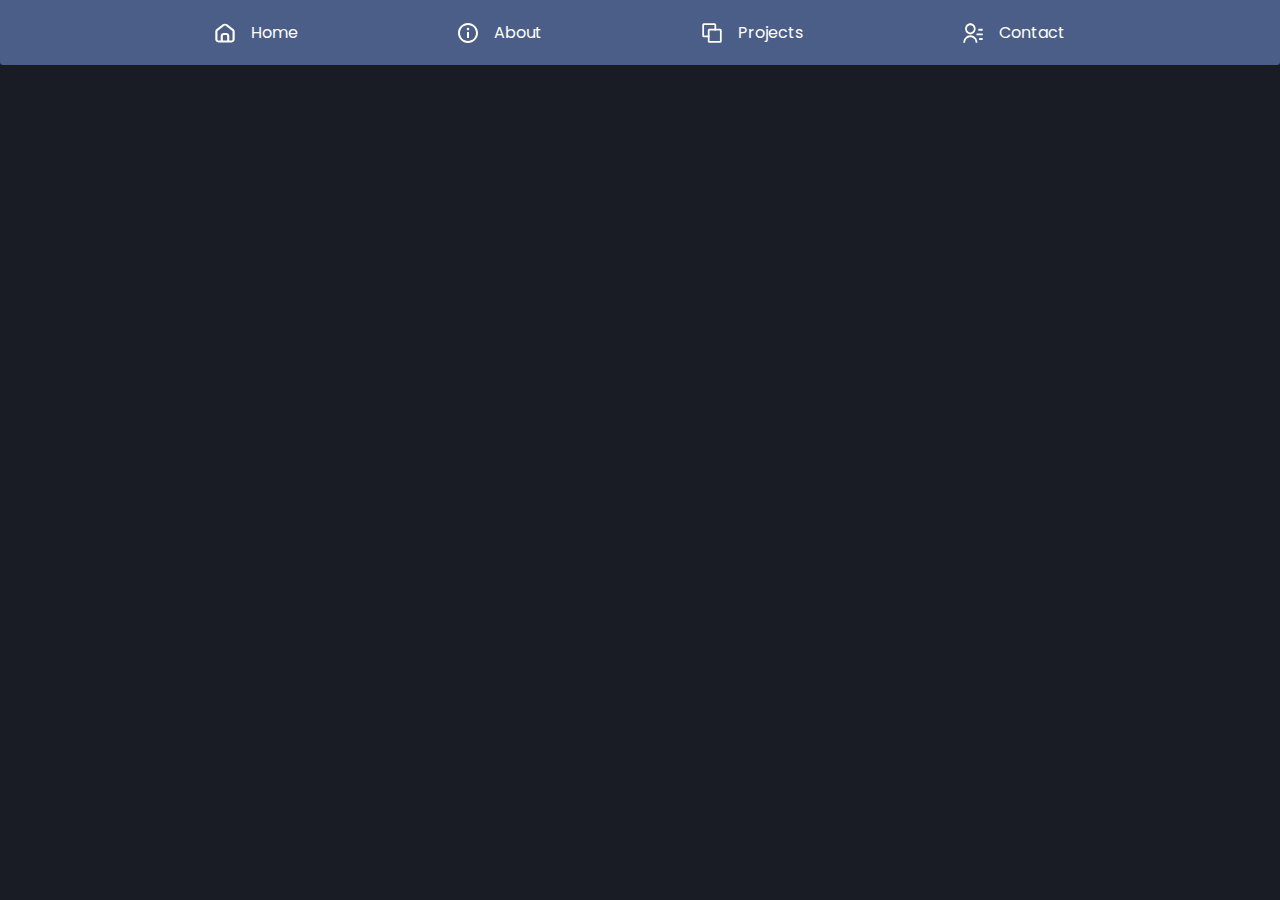
==== pages/index.html @ 0e1c98d5 "test" ====
<!DOCTYPE html>
<html lang="en">
<head>
    <meta charset="UTF-8">
    <meta name="viewport" content="width=device-width, initial-scale=1.0">
    <title>Mohammad As'ad Portfolio</title>
    <link rel="stylesheet" href="../styles/styles.css">
</head>
<body>
    <div class="header">
        <div class="container nav">
            <ul class="nav-links">
                <li>
                    <a href="#">
                    <div class="item-icon"><img src="../icons/Vector.svg" alt=""></div>
                    Home</a>
                </li>
                <li>
                    <a href="#">
                    <div class="item-icon"><img src="../icons/about.svg" alt=""></div>
                    About</a></li>
                <li>
                    <a href="#">
                    <div class="item-icon"><img src="../icons/Frame.svg" alt=""></div>
                    Projects</a></li>
                <li>
                    <a href="#">
                    <div class="item-icon"><img src="../icons/Frame (1).svg" alt=""></div>
                    Contact</a></li>
            </ul>
        </div>
    </div>
    <div class="container">
        
    </div>
</body>
</html>
---- styles/styles.css ----
@import url('https://fonts.googleapis.com/css2?family=Poppins:ital,wght@0,100;0,200;0,300;0,400;0,500;0,600;0,700;0,800;0,900;1,100;1,200;1,300;1,400;1,500;1,600;1,700;1,800;1,900&display=swap');
*{
    margin: 0;
    padding: 0;
    box-sizing: border-box;
}
body {
    font-family: 'Poppins', sans-serif;
    background-color: #191C24;
}
a{
    text-decoration: none;
    color: #fff;
    
}
img{display: block;}

.container{
    max-width: 85%;
    margin: 0 auto;
    padding: 0 2rem;

}
.nav-links{
    display: flex; 
    flex-direction: row;
    align-items: center;
    justify-content: center;
    flex-wrap: wrap;
    gap: 10rem;
}
li{
    list-style-type: none;
}

.nav-links li a{
    display: flex;
    align-items: center;
    justify-content: center;
    gap: 1rem;
}
.item-icon img {
    width: 20px;  
    height: 20px;
}

.header {
    background-color: #4B5E87;
    color: #fff;
    padding: 20px;
    border-radius: 0px 0px 3px 3px;
}
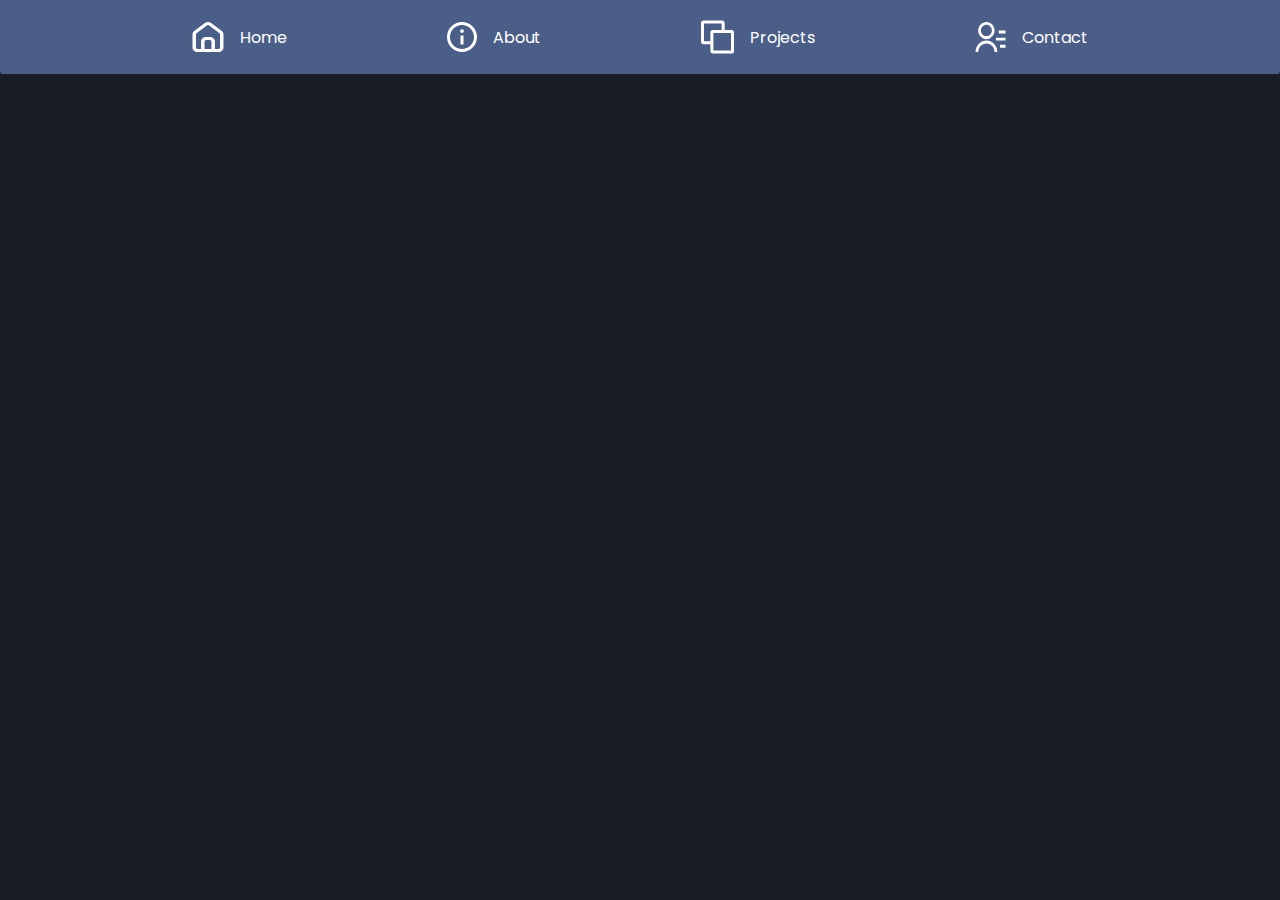
==== commit f25bcbe4: "finishing navbar" ====
--- a/pages/index.html
+++ b/pages/index.html
@@ -12,21 +12,22 @@
             <ul class="nav-links">
                 <li>
                     <a href="#">
-                    <div class="item-icon"><img src="../icons/Vector.svg" alt=""></div>
+                    <img src="../icons/Vector.svg" alt="home">
                     Home</a>
                 </li>
                 <li>
                     <a href="#">
-                    <div class="item-icon"><img src="../icons/about.svg" alt=""></div>
+                    <img src="../icons/about.svg" alt="about">
                     About</a></li>
                 <li>
                     <a href="#">
-                    <div class="item-icon"><img src="../icons/Frame.svg" alt=""></div>
+                   <img src="../icons/Frame.svg" alt="prijects">
                     Projects</a></li>
                 <li>
                     <a href="#">
-                    <div class="item-icon"><img src="../icons/Frame (1).svg" alt=""></div>
-                    Contact</a></li>
+                   <img src="../icons/Frame (1).svg" alt="contact">
+                    Contact</a>
+                </li>
             </ul>
         </div>
     </div>
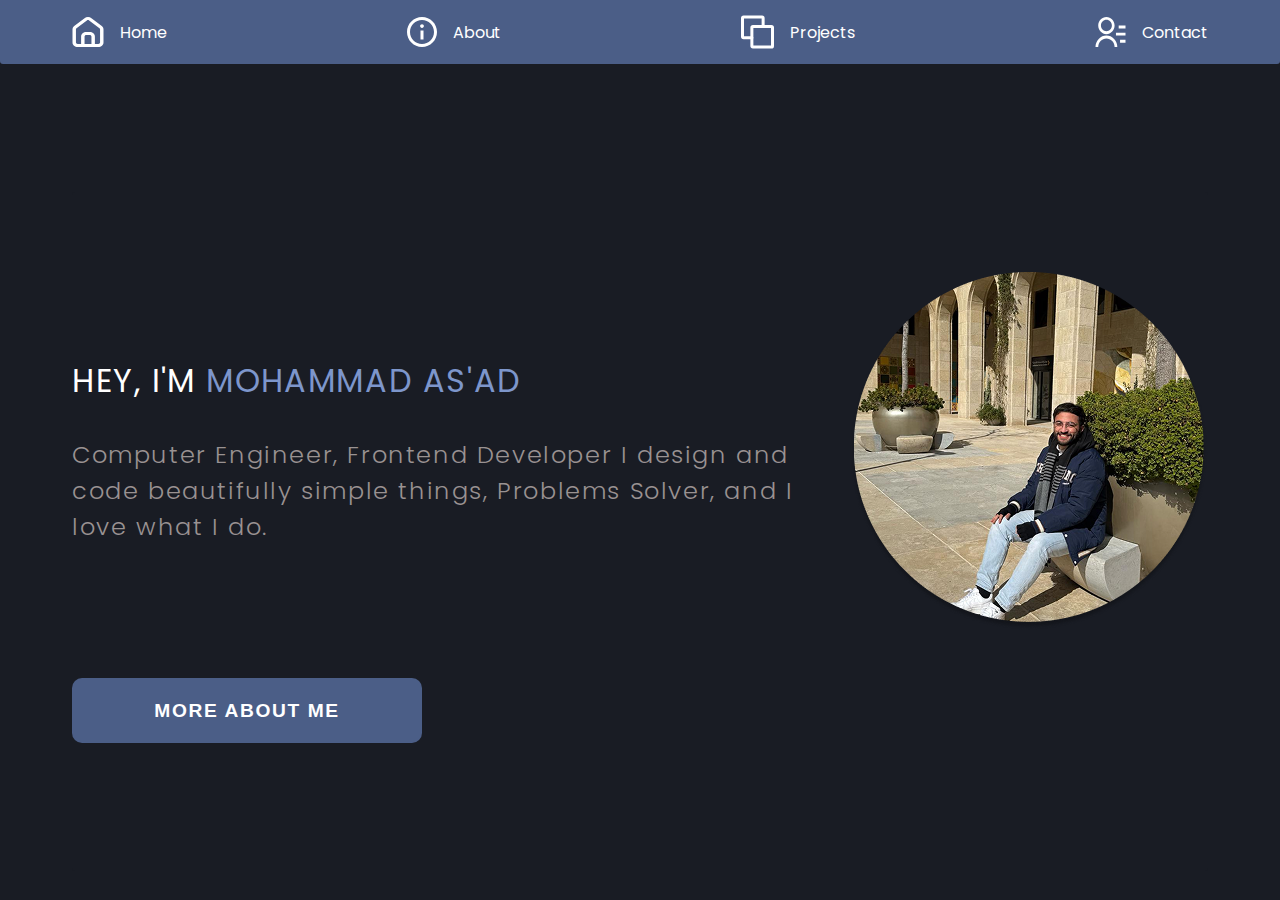
==== commit 82ea5873: "setting up git & github again, create main frame, name and do hard ra'd" ====
--- a/pages/index.html
+++ b/pages/index.html
@@ -1,38 +1,56 @@
 <!DOCTYPE html>
 <html lang="en">
-<head>
-    <meta charset="UTF-8">
-    <meta name="viewport" content="width=device-width, initial-scale=1.0">
+  <head>
+    <meta charset="UTF-8" />
+    <meta name="viewport" content="width=device-width, initial-scale=1.0" />
     <title>Mohammad As'ad Portfolio</title>
-    <link rel="stylesheet" href="../styles/styles.css">
-</head>
-<body>
+    <link rel="stylesheet" href="../styles/styles.css" />
+  </head>
+  <body>
     <div class="header">
-        <div class="container nav">
-            <ul class="nav-links">
-                <li>
-                    <a href="#">
-                    <img src="../icons/Vector.svg" alt="home">
-                    Home</a>
-                </li>
-                <li>
-                    <a href="#">
-                    <img src="../icons/about.svg" alt="about">
-                    About</a></li>
-                <li>
-                    <a href="#">
-                   <img src="../icons/Frame.svg" alt="prijects">
-                    Projects</a></li>
-                <li>
-                    <a href="#">
-                   <img src="../icons/Frame (1).svg" alt="contact">
-                    Contact</a>
-                </li>
-            </ul>
-        </div>
+      <div class="container nav">
+        <ul class="nav-links">
+          <li>
+            <a href="#">
+              <img src="../icons/Vector.svg" alt="home" />
+              Home</a
+            >
+          </li>
+          <li>
+            <a href="#">
+              <img src="../icons/about.svg" alt="about" />
+              About</a
+            >
+          </li>
+          <li>
+            <a href="#">
+              <img src="../icons/Frame.svg" alt="prijects" />
+              Projects</a
+            >
+          </li>
+          <li>
+            <a href="#">
+              <img src="../icons/Frame (1).svg" alt="contact" />
+              Contact</a
+            >
+          </li>
+        </ul>
+      </div>
     </div>
     <div class="container">
-        
+      <main class="main">
+        <section>
+          <div class="main-text">
+            <h1 class="head-my-name">HEY, I'M <span>MOHAMMAD AS'AD</span></h1>
+            <p class="head-my-job">
+              Computer Engineer, Frontend Developer I design and code beautifully
+              simple things, Problems Solver, and I love what I do.
+            </p>
+          </div>
+          <img class="main-pic" src="../imgs/Rectangle 2 (1).png" alt="portolio-picture" />
+        </section>
+        <button class="btn-more">MORE ABOUT ME</button> 
+      </main>
     </div>
-</body>
-</html>+  </body>
+</html>
--- a/styles/styles.css
+++ b/styles/styles.css
@@ -13,19 +13,24 @@
     color: #fff;
     
 }
+h1{
+    color: #fff;
+}
 img{display: block;}
 
 .container{
-    max-width: 85%;
+    
+    max-width: 1200px;
     margin: 0 auto;
     padding: 0 2rem;
+   
 
 }
 .nav-links{
     display: flex; 
     flex-direction: row;
     align-items: center;
-    justify-content: center;
+    justify-content: space-between;
     flex-wrap: wrap;
     gap: 10rem;
 }
@@ -47,9 +52,83 @@
 .header {
     background-color: #4B5E87;
     color: #fff;
-    padding: 20px;
+    padding: 15px 0;
     border-radius: 0px 0px 3px 3px;
+    position: sticky;   
+    top: 0;  
 }
 
+.head-my-name{
+    font-size: 2rem;
+    font-weight: 400;
+    letter-spacing: 0.1rem;
 
+}
+.head-my-name span{
+    color: #7D96CB;
+}
+.main{
+       
+    padding: 5rem 0;
+    background-color: #191C24;
+    color: #fff;
+    border-radius: 3px;
+    margin-top: 8rem;
+   
+    
+}
 
+main section{
+    display: flex;
+    flex-direction: row;
+    align-items: center;
+    justify-content: center;
+    gap: 2rem;
+}
+.main-text{
+  display: flex;
+    flex-direction: column;
+    align-items: flex-start;
+    justify-content: center;
+    gap: 2rem;
+}
+.main-pic{
+    display: block;
+    position: relative;
+
+}
+
+.head-my-job{
+    font-size: 1.5rem;
+    font-weight: 300;
+    letter-spacing: 0.1rem;
+    line-height: 36px;
+    color: #999292;
+}
+.btn-more{
+    display: flex;
+    align-items: center;
+    justify-content: center;
+    gap: 1rem;
+    width: 350px;
+    height: 65px;
+    background-color: #4B5E87;
+    color: #fff;
+    border: none;
+    border-radius: 10px;
+    cursor: pointer;
+    font-size: 1.2rem;
+    font-weight: bold;
+    letter-spacing: 0.1rem;
+    text-transform: uppercase;
+    
+    margin-top: 3rem;
+    margin-bottom: 3rem;
+
+   
+}
+.btn-more:hover{
+    background-color: #52648d;
+    transform: scale(1.009);
+    transition: 0.3s;
+}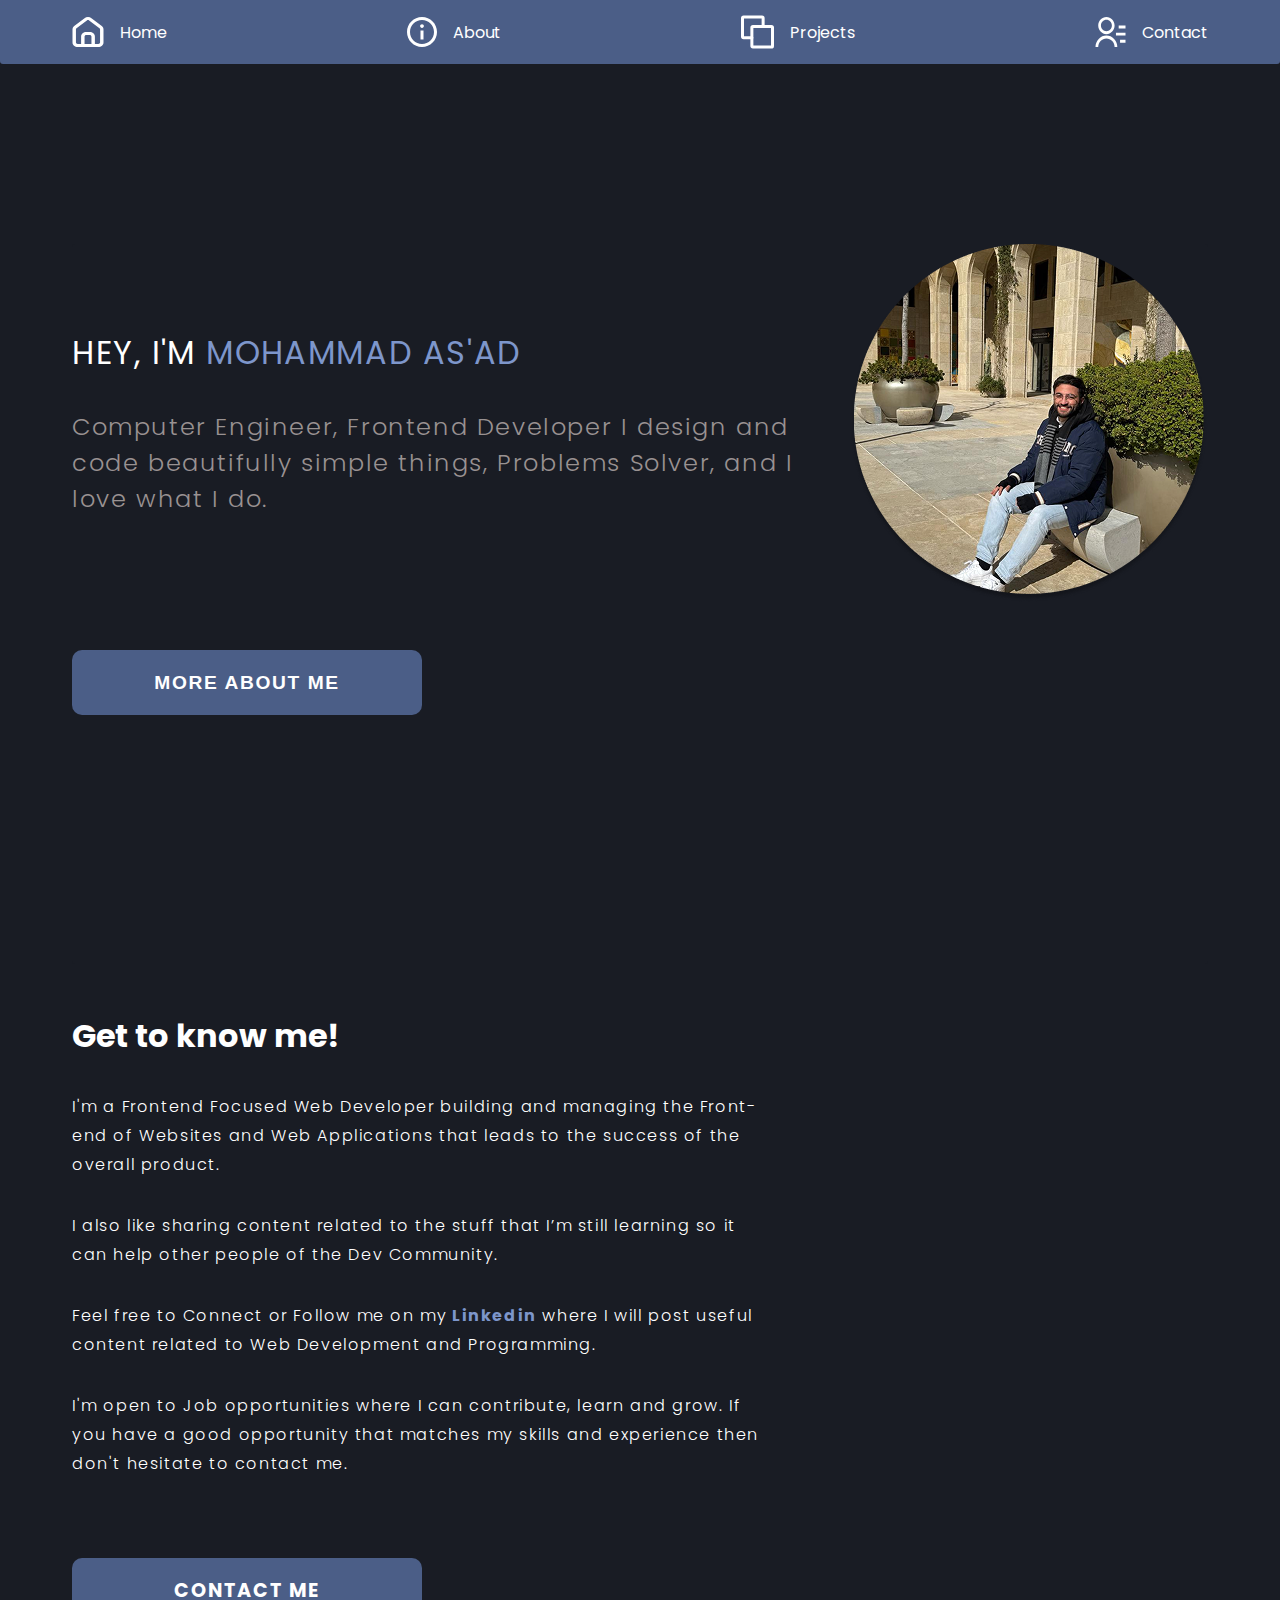
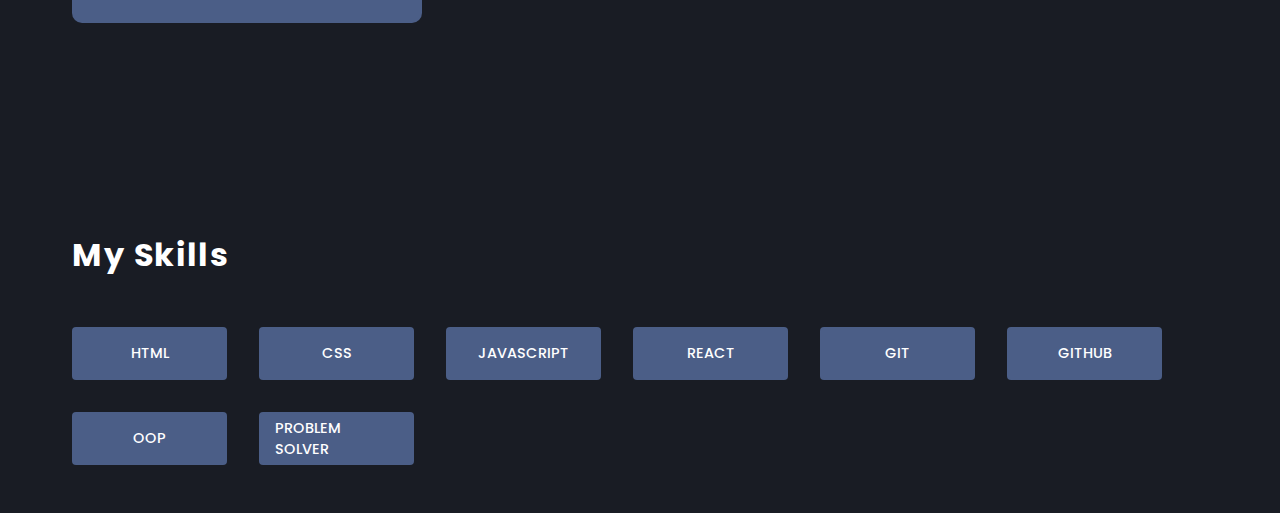
==== commit c27c1ca1: "create get-to-know-me and skills sections" ====
--- a/pages/index.html
+++ b/pages/index.html
@@ -43,14 +43,71 @@
           <div class="main-text">
             <h1 class="head-my-name">HEY, I'M <span>MOHAMMAD AS'AD</span></h1>
             <p class="head-my-job">
-              Computer Engineer, Frontend Developer I design and code beautifully
-              simple things, Problems Solver, and I love what I do.
+              Computer Engineer, Frontend Developer I design and code
+              beautifully simple things, Problems Solver, and I love what I do.
             </p>
           </div>
-          <img class="main-pic" src="../imgs/Rectangle 2 (1).png" alt="portolio-picture" />
+          <img
+            class="main-pic"
+            src="../imgs/Rectangle 2 (1).png"
+            alt="portolio-picture"
+          />
         </section>
-        <button class="btn-more">MORE ABOUT ME</button> 
+        <button class="btn-more">MORE ABOUT ME</button>
       </main>
+      <section class="get-know-me">
+        <h1>Get to know me!</h1>
+        <div class="get-know-me-text">
+          <p>
+            I'm a Frontend Focused Web Developer building and managing the
+            Front-end of Websites and Web Applications that leads to the success
+            of the overall product.
+          </p>
+          <p>
+            I also like sharing content related to the stuff that I’m still
+            learning so it can help other people of the Dev Community.
+          </p>
+          <p>
+            Feel free to Connect or Follow me on my<a> Linkedin</a> where I will post useful content related to Web
+            Development and Programming.
+          </p>
+          <p>
+            I'm open to Job opportunities where I can contribute, learn and
+            grow. If you have a good opportunity that matches my skills and
+            experience then don't hesitate to contact me.
+          </p>
+        </div>
+        <a href="#" class="contact-anchor">CONTACT ME</a>
+      </section>
+      <section class="my-skills">
+        <h1>My Skills</h1>
+        <div class="skills">
+          <div class="skill">
+            <p>HTML</p>
+          </div>
+          <div class="skill">
+            <p>CSS</p>
+          </div>
+          <div class="skill">
+            <p>JavaScript</p>
+          </div>
+          <div class="skill">
+            <p>React</p>
+          </div>
+          <div class="skill">
+            <p>Git</p>
+          </div>
+          <div class="skill">
+            <p>GitHub</p>
+          </div>
+          <div class="skill">
+            <p>OOP</p>
+          </div>
+          <div class="skill">
+            <p>Problem Solver</p>
+          </div>
+        </div>
+      </section>
     </div>
   </body>
 </html>
--- a/styles/styles.css
+++ b/styles/styles.css
@@ -69,12 +69,12 @@
 }
 .main{
        
-    padding: 5rem 0;
+   
     background-color: #191C24;
     color: #fff;
     border-radius: 3px;
-    margin-top: 8rem;
-   
+    margin-top: 20vh;
+   height: 80vh;
     
 }
 
@@ -121,7 +121,7 @@
     font-weight: bold;
     letter-spacing: 0.1rem;
     text-transform: uppercase;
-    
+
     margin-top: 3rem;
     margin-bottom: 3rem;
 
@@ -131,4 +131,96 @@
     background-color: #52648d;
     transform: scale(1.009);
     transition: 0.3s;
+}
+
+.get-know-me {
+    display: flex;
+    flex-direction: column;
+    align-items: flex-start;
+    justify-content: center;
+    gap: 2rem;
+    margin-top: 3rem;
+}
+.get-know-me h1{
+    font-weight: bold;
+    font-size: 2rem
+    letter-spacing: 0.1rem;
+
+}
+.get-know-me p{
+    font-size: 1.5rem;
+    width: 700px;
+    font-weight: 300;
+    letter-spacing: 0.1rem;
+    line-height: 29px;
+    color: #FFFFFF;
+    font-size: medium;
+}
+.get-know-me p a{
+    color: #7D96CB;
+    font-weight: bold;
+    cursor: pointer;
+    
+}
+.get-know-me-text{
+    display: flex;
+    flex-direction: column;
+    align-items: flex-start;
+    justify-content: center;
+    gap: 2rem;
+}
+.contact-anchor{
+    display: flex;
+    align-items: center;
+    justify-content: center;
+    gap: 1rem;
+    width: 350px;
+    height: 65px;
+    background-color: #4B5E87;
+    color: #fff;
+    border: none;
+    border-radius: 10px;
+    cursor: pointer;
+    font-size: 1.2rem;
+    font-weight: bold;
+    letter-spacing: 0.1rem;
+    text-transform: uppercase;
+    margin-top: 3rem;
+    margin-bottom: 3rem;
+}
+
+.my-skills{
+    margin-top:10rem;
+
+}
+.my-skills h1{
+    font-weight: bold;
+    font-size: 2rem;
+    letter-spacing: 0.1rem;
+}
+.skills{
+    display: flex;
+    flex-direction: row;
+    align-items: center;
+    justify-content: flex-start;
+    flex-wrap: wrap;
+    gap: 2rem;
+    margin: 3rem 0 ;
+}
+.skill{
+    display: flex;
+    flex-direction: column;
+    align-items: center;
+    justify-content: center;
+    width: 155px;
+    height: 53px;
+    background-color: #4B5E87;
+    border-radius: 4px;
+    padding: 1rem;
+    color: #fff;  
+}
+.skill p{
+    text-transform: uppercase;
+    font-size: .9rem;
+    font-weight: 500;
 }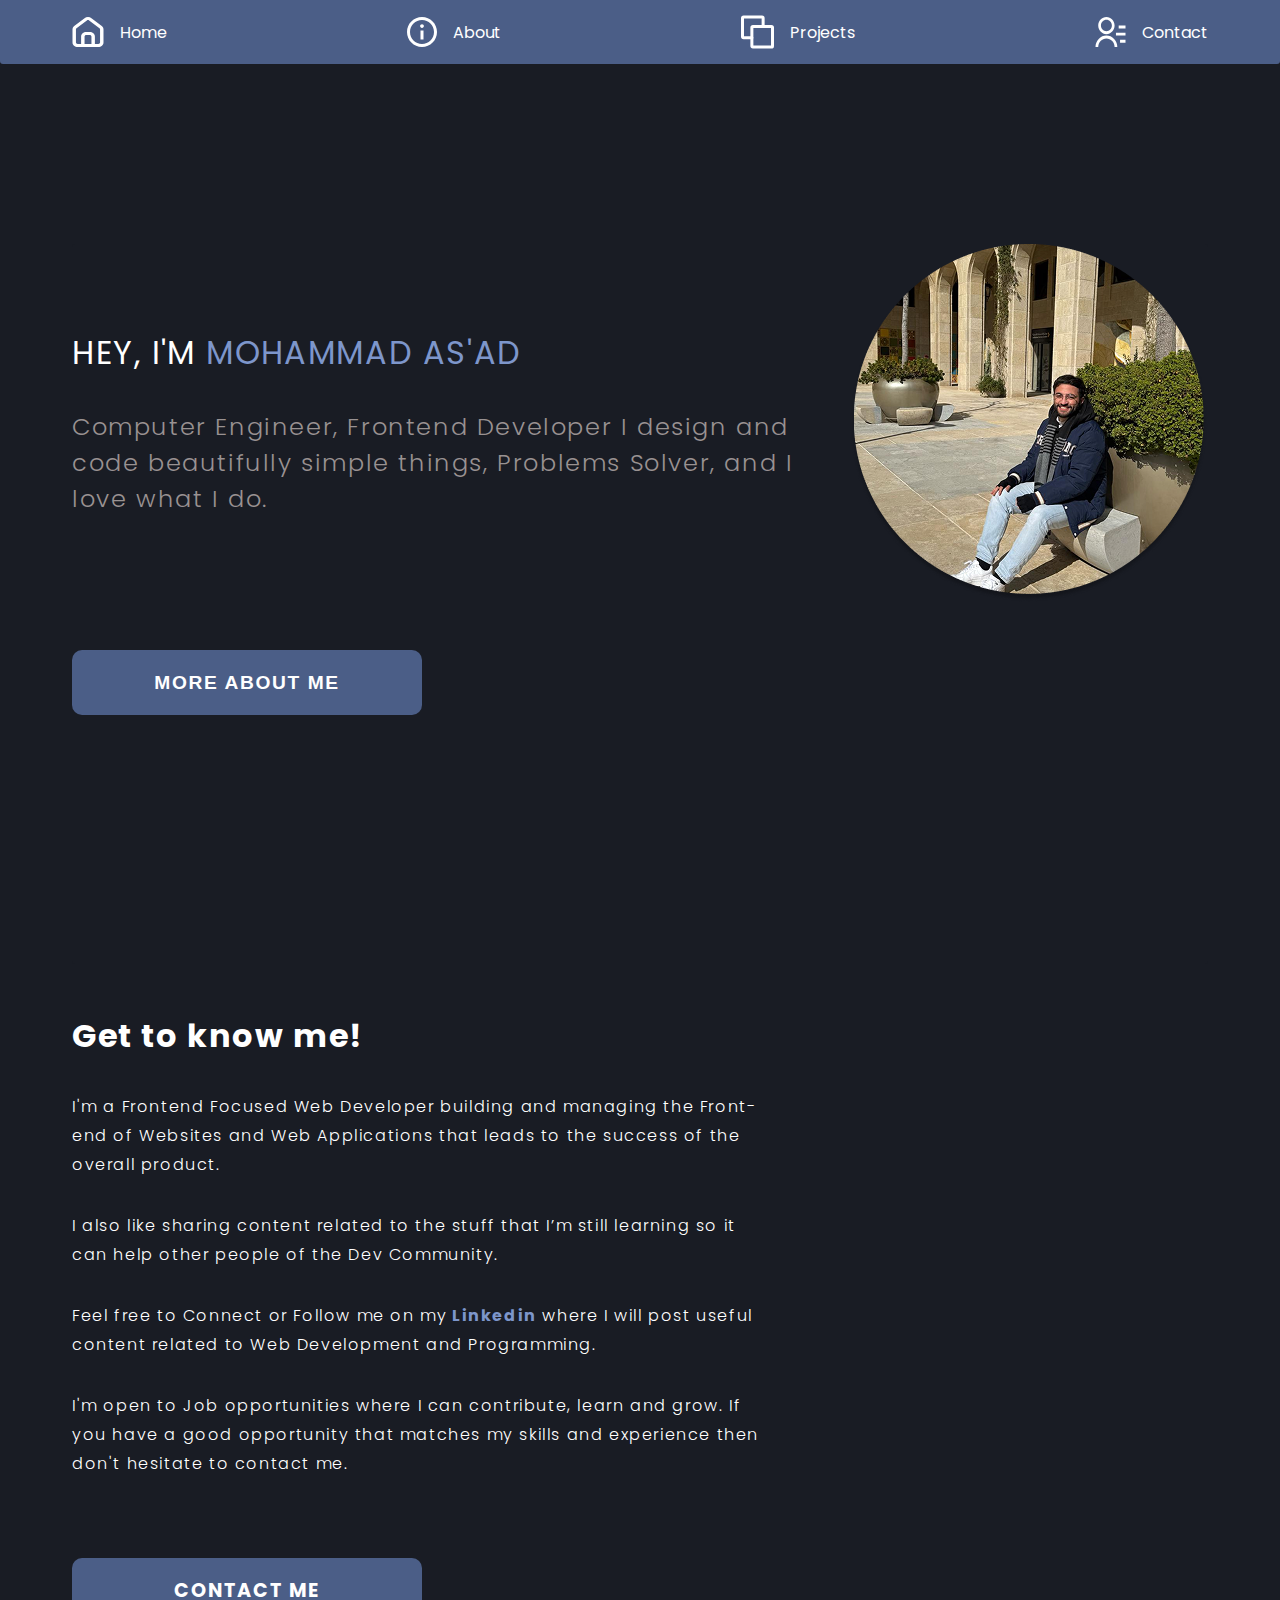
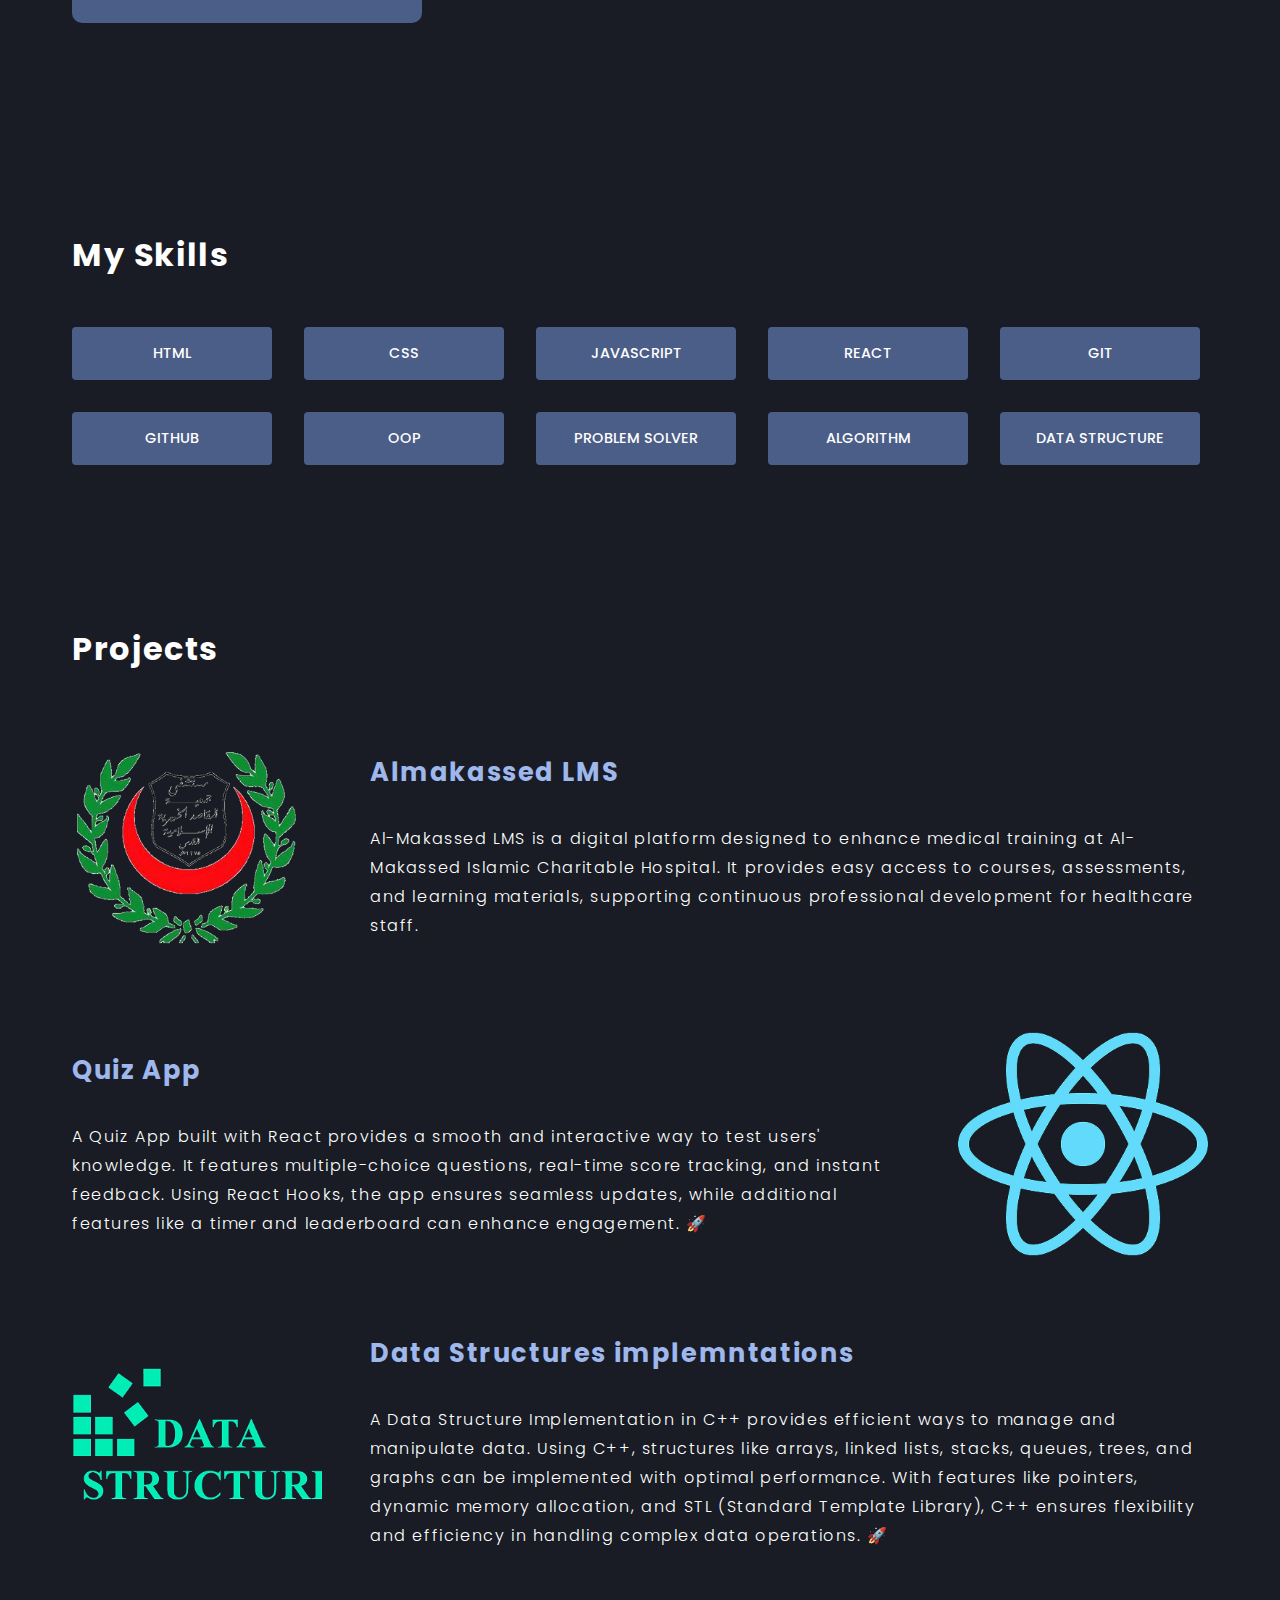
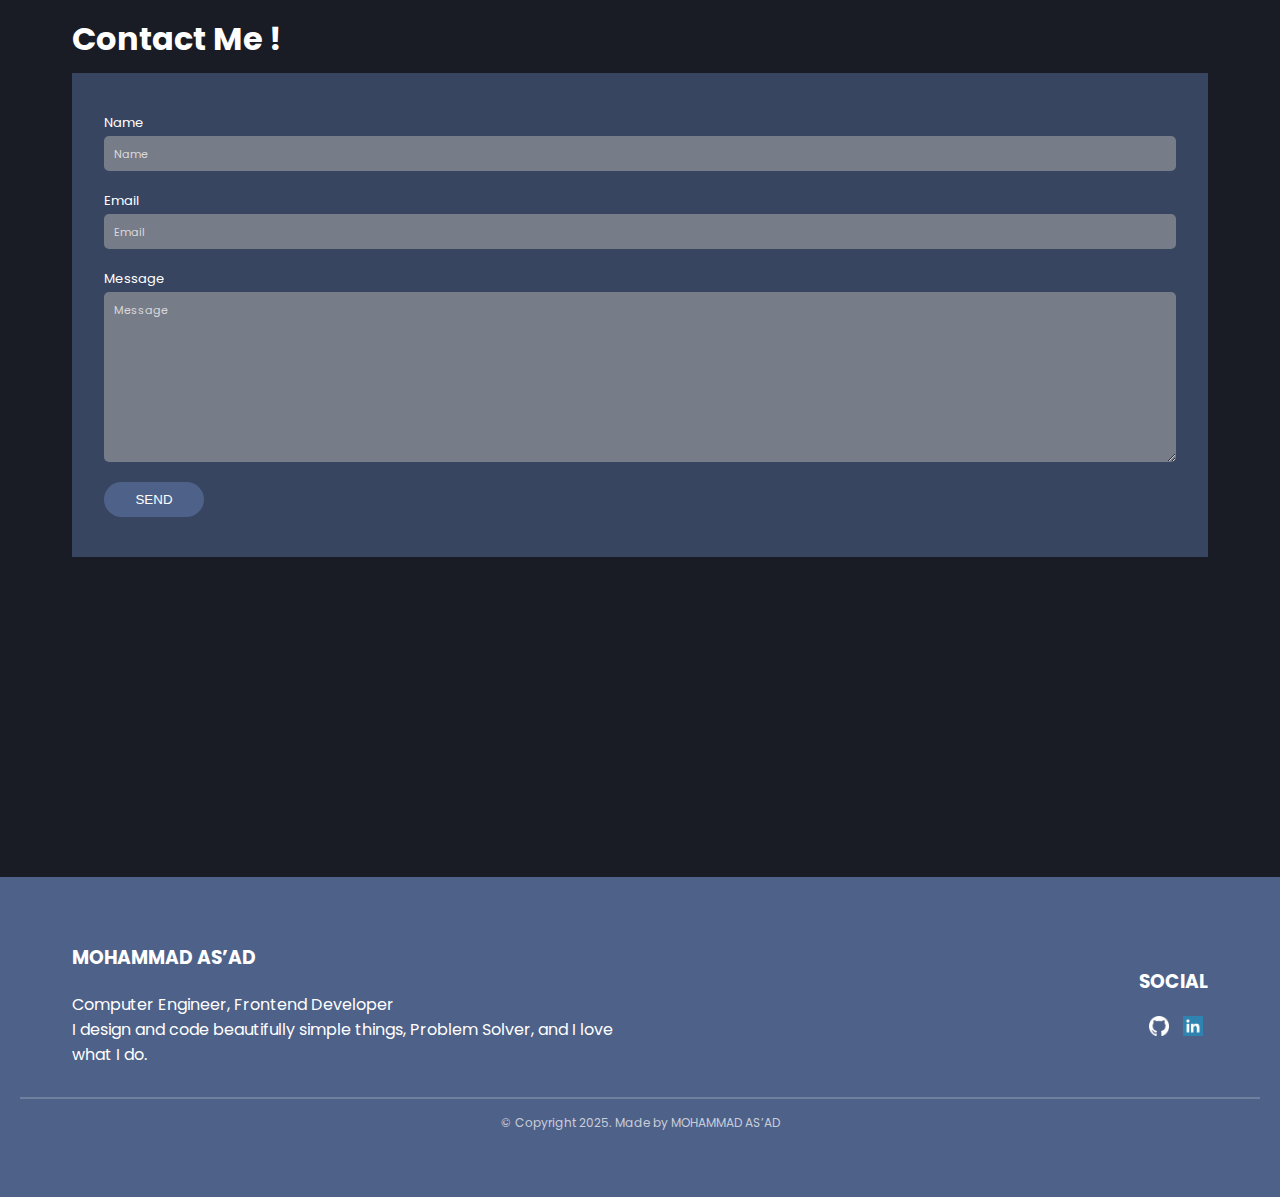
==== commit c4b40f54: "final submit to let my couch check my work" ====
--- a/pages/index.html
+++ b/pages/index.html
@@ -53,7 +53,9 @@
             alt="portolio-picture"
           />
         </section>
-        <button class="btn-more">MORE ABOUT ME</button>
+        <form action="#contactMe">
+    <button class="btn-more">MORE ABOUT ME</button>
+</form>
       </main>
       <section class="get-know-me">
         <h1>Get to know me!</h1>
@@ -68,8 +70,8 @@
             learning so it can help other people of the Dev Community.
           </p>
           <p>
-            Feel free to Connect or Follow me on my<a> Linkedin</a> where I will post useful content related to Web
-            Development and Programming.
+            Feel free to Connect or Follow me on my<a> Linkedin</a> where I will
+            post useful content related to Web Development and Programming.
           </p>
           <p>
             I'm open to Job opportunities where I can contribute, learn and
@@ -106,8 +108,110 @@
           <div class="skill">
             <p>Problem Solver</p>
           </div>
+          <div class="skill">
+            <p>Algorithm</p>
+          </div>
+          <div class="skill">
+            <p>data structure</p>
+          </div>
         </div>
       </section>
+      <section class="projects">
+        <h1>Projects</h1>
+        <div class="pro-card">
+          <div class="project">
+            <img src="../imgs/p1.png" alt="project" />
+            <div class="project-text">
+              <h2>Almakassed LMS</h2>
+              <p>
+                Al-Makassed LMS is a digital platform designed to enhance
+                medical training at Al-Makassed Islamic Charitable Hospital. It
+                provides easy access to courses, assessments, and learning
+                materials, supporting continuous professional development for
+                healthcare staff.
+              </p>
+            </div>
+          </div>
+          <div class="project">
+            <img src="../imgs/react.png" alt="project" />
+            <div class="project-text">
+              <h2>Quiz App</h2>
+              <p>
+                A Quiz App built with React provides a smooth and interactive
+                way to test users' knowledge. It features multiple-choice
+                questions, real-time score tracking, and instant feedback. Using
+                React Hooks, the app ensures seamless updates, while additional
+                features like a timer and leaderboard can enhance engagement. 🚀
+              </p>
+            </div>
+          </div>
+          <div class="project">
+            <img src="../imgs/DS.png" alt="project" />
+            <div class="project-text">
+              <h2>Data Structures implemntations</h2>
+              <p>
+                A Data Structure Implementation in C++ provides efficient ways
+                to manage and manipulate data. Using C++, structures like
+                arrays, linked lists, stacks, queues, trees, and graphs can be
+                implemented with optimal performance. With features like
+                pointers, dynamic memory allocation, and STL (Standard Template
+                Library), C++ ensures flexibility and efficiency in handling
+                complex data operations. 🚀
+              </p>
+            </div>
+          </div>
+        </div>
+      </section>
+      <section class="contact" id="contactMe">
+        <h1>Contact Me !</h1>
+        <div class="contact-form">
+          <form action="">
+            <div class="contact-name" >
+              <label for="contact-name">Name</label>
+              <input type="text" placeholder="Name" id="contact-name" />
+            </div>
+            <div class="contact-name" >
+              <label for="contact-email">Email</label>
+              <input type="text" placeholder="Email" id="contact-email" />
+            </div>
+            <div class="txt-area">
+              <label for="contact-message">Message</label>
+              <textarea
+                name=""
+                id="contact-message"
+                cols="30"
+                rows="10"
+                placeholder="Message"
+              ></textarea>
+            </div>
+          
+            <button class="btn-send">SEND</button>
+          </form>
+        </div>
     </div>
+    <footer class="footer">
+      <div class="footer-content container">
+          <div class="left">
+              <h3>MOHAMMAD AS’AD</h3>
+              <div>
+
+                <p>Computer Engineer, Frontend Developer</p>
+                <p>I design and code beautifully simple things, Problem Solver, and I love what I do.</p>
+              </div>
+          </div>
+          <div class="right">
+              <h3>SOCIAL</h3>
+              <div class="social-icons">
+                  <a href="#"><img src="../icons/Vector.png" alt="LinkedIn"></a>
+                  <a href="#"><img src="../icons/linkedin.png" alt="GitHub"></a>
+              </div>
+          </div>
+      </div>
+      <div>
+
+        <hr>
+        <p class="copyright">© Copyright 2025. Made by MOHAMMAD AS’AD</p>
+      </div>
+  </footer>
   </body>
 </html>
--- a/styles/styles.css
+++ b/styles/styles.css
@@ -56,6 +56,7 @@
     border-radius: 0px 0px 3px 3px;
     position: sticky;   
     top: 0;  
+    z-index: 1000;
 }
 
 .head-my-name{
@@ -143,7 +144,7 @@
 }
 .get-know-me h1{
     font-weight: bold;
-    font-size: 2rem
+    font-size: 2rem;
     letter-spacing: 0.1rem;
 
 }
@@ -191,7 +192,6 @@
 
 .my-skills{
     margin-top:10rem;
-
 }
 .my-skills h1{
     font-weight: bold;
@@ -212,7 +212,7 @@
     flex-direction: column;
     align-items: center;
     justify-content: center;
-    width: 155px;
+    width: 200px;
     height: 53px;
     background-color: #4B5E87;
     border-radius: 4px;
@@ -223,4 +223,194 @@
     text-transform: uppercase;
     font-size: .9rem;
     font-weight: 500;
+}
+.projects {
+    margin-top: 10rem;
+}
+.projects h1{
+    font-weight: bold;
+    font-size: 2rem;
+    letter-spacing: 0.1rem;
+}
+.project{
+    display: flex;
+    flex-direction: row;
+    align-items: center;
+    justify-content: center;
+    gap: 3rem;
+    margin: 3rem 0 ;
+  
+}
+.project img{
+    width: 250px;
+    height: 250px;
+
+}
+
+.project-text{
+    display: flex;
+    flex-direction: column;
+    align-items: flex-start;
+    justify-content: center;
+    gap: 2rem;
+}
+.project-text h2{
+    font-weight: bold;
+    font-size: 1.6rem;
+    letter-spacing: 0.1rem;
+    color: #9EB7EC;
+}
+.project-text p{
+    font-size: 1.2rem;
+    font-weight: 300;
+    letter-spacing: 0.1rem;
+    line-height: 29px;
+    color: #FFFFFF;
+    font-size: medium;
+}
+.projects .project:nth-child(2n) {
+    flex-direction: row-reverse; /* This flips the order */
+}
+.contact{
+    display: flex;
+    flex-direction: column;
+    justify-content: center;
+    gap:10px
+}
+.contact-form{
+    color: #fff;
+    background-color: #384561;
+    padding: 2.5rem 2rem;
+    margin-bottom: 20rem;
+}
+.contact-name{
+    display: flex;
+    flex-direction: column;
+    justify-content: center;
+    align-items: flex-start;
+    gap: 3px;
+}
+
+.contact-name label{
+    font-size: small;
+}
+
+input{
+    width: 100%;
+    padding: 10px;
+    border-radius: 5px;
+    border-style: none;
+    margin-bottom: 20px;
+    background-color: #777C89;
+}
+input:focus{
+    outline: none;
+}
+input::placeholder {
+    font-family:'Poppins', sans-serif;
+    color: #D9D9D9;
+    font-size: smaller;
+  }
+  
+  .txt-area{
+    display: flex;
+    flex-direction: column;
+    justify-content: center;
+    align-items: flex-start;
+    gap: 3px;
+    font-size: small;
+    overflow: hidden;
+    
+  }
+
+  .txt-area textarea{
+    width: 100%;
+    padding: 10px;
+    border-radius: 5px;
+    border-style: none;
+    margin-bottom: 20px;
+    background-color: #777C89;
+  }
+  .txt-area :focus{
+    outline: none;
+  }
+  .txt-area textarea::placeholder{
+    font-family:'Poppins', sans-serif;
+    color: #D9D9D9;
+    font-size: smaller;
+  }
+
+  button {
+    background-color: #4E6188;
+    color: white;
+    padding: 10px;
+    width: 100px;
+    border: none;
+    border-radius: 50px;
+    cursor: pointer;
+}
+
+button:hover {
+    background-color: #3a5c85;
+}
+
+.footer {
+    display: flex;
+    flex-direction: column;
+    justify-content: center;
+    background-color: #4E6188;
+    color: white;
+    padding: 20px;
+    text-align: center;
+    width: 100%;
+    bottom: 0;
+    height: 20rem;
+    gap:15px
+}
+
+.footer-content {
+    display: flex;
+    justify-content: space-between;
+    align-items: center;
+    width: 100%;
+}
+
+.left, .right {
+    flex: 1;
+    text-align: left;
+    display: flex;
+    flex-direction: column;
+    align-items: space-between;
+    justify-content: center;
+    gap:20px;
+    font-family:'Poppins', sans-serif
+}
+
+.right {
+    text-align: right;
+}
+
+
+.social-icons a {
+    margin: 0 5px;
+    display: inline-block;
+}
+
+.social-icons img {
+    width: 20px;
+    height: 20px;
+}
+
+hr {
+    border: 0.5px solid rgba(255, 255, 255, 0.2);
+    margin: 15px 0;
+}
+
+.copyright {
+    font-size: 12px;
+    color: rgba(255, 255, 255, 0.7);
+}
+
+html{
+    scroll-behavior: smooth;
 }